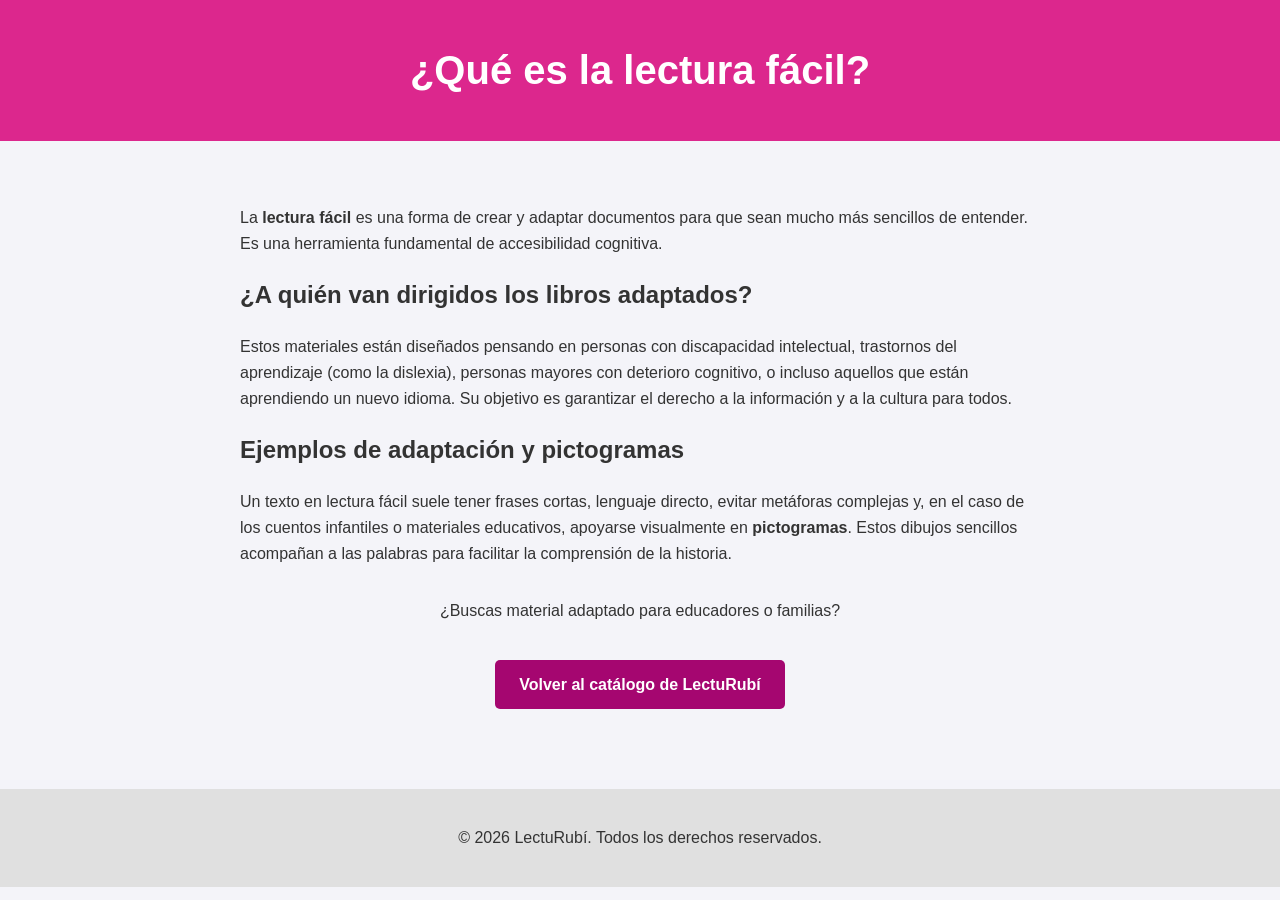
==== que-es-lectura-facil.html @ d4a72708 "Añadidas optimizaciones SEO On-Page, mapa local y página long tail" ====
<!DOCTYPE html>
<html lang="es">
<head>
    <meta charset="UTF-8">
    <meta name="viewport" content="width=device-width, initial-scale=1.0">
    
    <!-- Cola Larga respondemos a la pregunta exacta del usuario -->
    <title>¿Qué es la Lectura Fácil y para qué sirve? | LectuRubí</title>
    
    <!-- 2. META DESCRIPCION-->
    <meta name="description" content="Descubre qué es la lectura fácil, sus beneficios y ejemplos de cómo los textos adaptados y pictogramas ayudan a personas con dificultades de comprensión.">
    
    <style>
        body { font-family: 'Segoe UI', Tahoma, Geneva, Verdana, sans-serif; margin: 0; padding: 0; background-color: #f4f4f9; color: #333; }
        header { background-color: #dc278d; color: white; padding: 3rem 0; text-align: center; }
        header h1 { margin: 0; font-size: 2.5rem; }
        main { padding: 3rem 2rem; max-width: 800px; margin: 0 auto; text-align: left; line-height: 1.6; }
        .btn { display: inline-block; padding: 12px 24px; background-color: #a50670; color: white; text-decoration: none; border-radius: 5px; margin-top: 20px; font-weight: bold; text-align: center; }
        .btn:hover { background-color: #f03c9c; }
        .center-btn { text-align: center; margin-top: 2rem; }
        footer { text-align: center; padding: 1.5rem 0; background-color: #e0e0e0; margin-top: 2rem; }
    </style>
</head>
<body>
    <header>
        <!--  H1-->
        <h1>¿Qué es la lectura fácil?</h1>
    </header>
    
    <main>
        <!--  PARRAFO INTRODUCTORIO-->
        <p>La <strong>lectura fácil</strong> es una forma de crear y adaptar documentos para que sean mucho más sencillos de entender. Es una herramienta fundamental de accesibilidad cognitiva.</p>

        <!--  H2  -->
        <h2>¿A quién van dirigidos los libros adaptados?</h2>
        <p>Estos materiales están diseñados pensando en personas con discapacidad intelectual, trastornos del aprendizaje (como la dislexia), personas mayores con deterioro cognitivo, o incluso aquellos que están aprendiendo un nuevo idioma. Su objetivo es garantizar el derecho a la información y a la cultura para todos.</p>

        <h2>Ejemplos de adaptación y pictogramas</h2>
        <p>Un texto en lectura fácil suele tener frases cortas, lenguaje directo, evitar metáforas complejas y, en el caso de los cuentos infantiles o materiales educativos, apoyarse visualmente en <strong>pictogramas</strong>. Estos dibujos sencillos acompañan a las palabras para facilitar la comprensión de la historia.</p>

        <!--  ENLAZADO INTERNO para volver a la pagina principal -->
        <div class="center-btn">
            <p>¿Buscas material adaptado para educadores o familias?</p>
            <a href="index.html" class="btn">Volver al catálogo de LectuRubí</a>
        </div>
    </main>
    
    <footer>
        <p>&copy; 2026 LectuRubí. Todos los derechos reservados.</p>
    </footer>
</body>
</html>
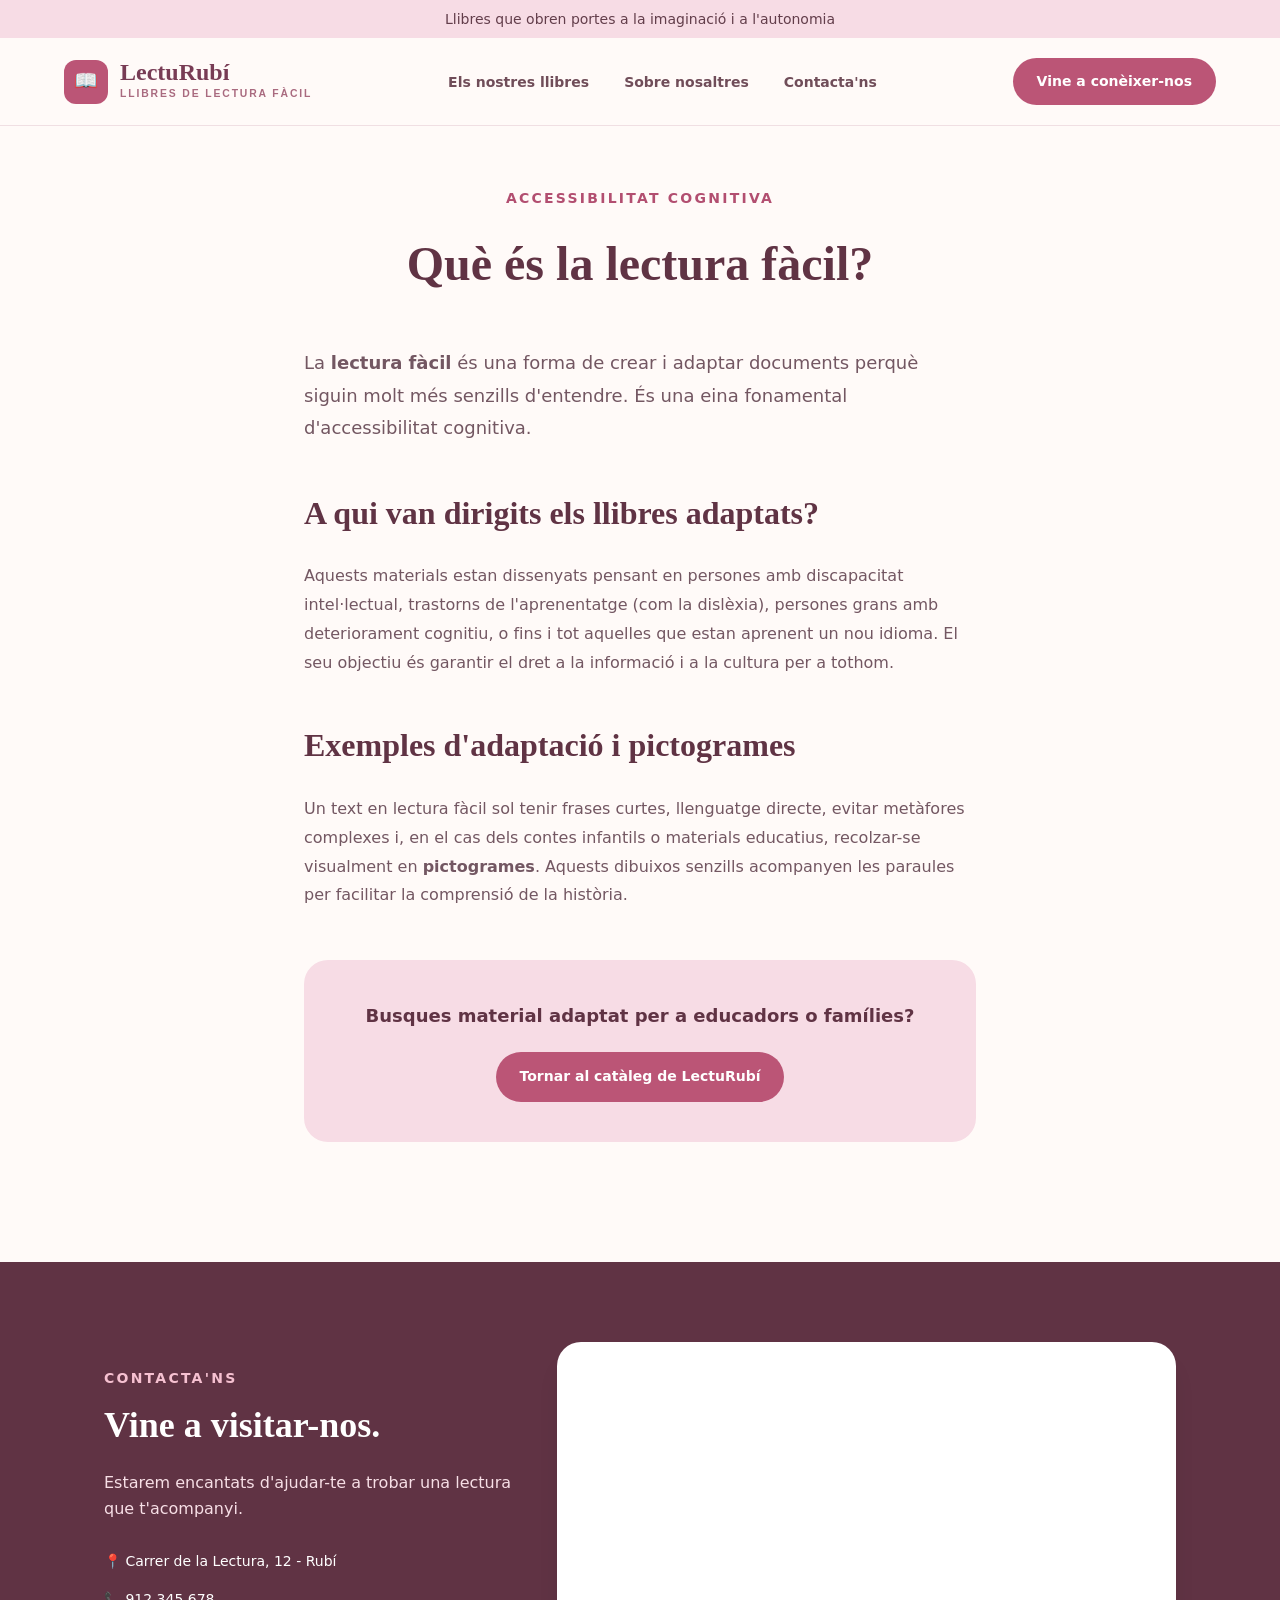
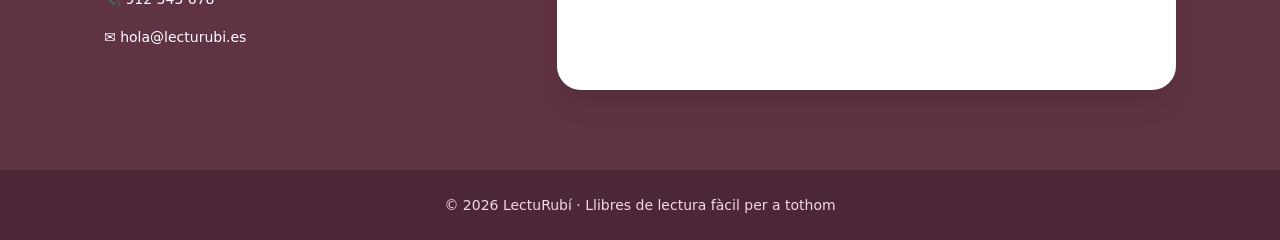
==== commit be7e29b2: "modificaciones en el diseño y agregando imagenes" ====
--- a/que-es-lectura-facil.html
+++ b/que-es-lectura-facil.html
@@ -1,52 +1,94 @@
 <!DOCTYPE html>
-<html lang="es">
+<html lang="ca">
 <head>
+    <!-- Configuración básica del documento -->
     <meta charset="UTF-8">
     <meta name="viewport" content="width=device-width, initial-scale=1.0">
-    
-    <!-- Cola Larga respondemos a la pregunta exacta del usuario -->
-    <title>¿Qué es la Lectura Fácil y para qué sirve? | LectuRubí</title>
-    
-    <!-- 2. META DESCRIPCION-->
-    <meta name="description" content="Descubre qué es la lectura fácil, sus beneficios y ejemplos de cómo los textos adaptados y pictogramas ayudan a personas con dificultades de comprensión.">
-    
-    <style>
-        body { font-family: 'Segoe UI', Tahoma, Geneva, Verdana, sans-serif; margin: 0; padding: 0; background-color: #f4f4f9; color: #333; }
-        header { background-color: #dc278d; color: white; padding: 3rem 0; text-align: center; }
-        header h1 { margin: 0; font-size: 2.5rem; }
-        main { padding: 3rem 2rem; max-width: 800px; margin: 0 auto; text-align: left; line-height: 1.6; }
-        .btn { display: inline-block; padding: 12px 24px; background-color: #a50670; color: white; text-decoration: none; border-radius: 5px; margin-top: 20px; font-weight: bold; text-align: center; }
-        .btn:hover { background-color: #f03c9c; }
-        .center-btn { text-align: center; margin-top: 2rem; }
-        footer { text-align: center; padding: 1.5rem 0; background-color: #e0e0e0; margin-top: 2rem; }
-    </style>
+    <title>Què és la lectura fàcil? - LectuRubí</title>
+    <!-- Vincula la misma hoja de estilos de la página principal -->
+    <link rel="stylesheet" href="style.css">
 </head>
 <body>
+
+    <!-- Barra superior de aviso -->
+    <div class="top-bar">
+        Llibres que obren portes a la imaginació i a l'autonomia
+    </div>
+
+    <!-- Navegación principal -->
     <header>
-        <!--  H1-->
-        <h1>¿Qué es la lectura fácil?</h1>
+        <div class="logo">
+            <div class="logo-icon">📖</div>
+            <div>
+                <div class="logo-text">LectuRubí</div>
+                <div class="logo-sub">Llibres de lectura fàcil</div>
+            </div>
+        </div>
+        <nav>
+            <!-- Estos enlaces ahora apuntan a index.html para volver a la portada -->
+            <a href="index.html#llibres">Els nostres llibres</a>
+            <a href="index.html#nosaltres">Sobre nosaltres</a>
+            <a href="index.html#contacte">Contacta'ns</a>
+        </nav>
+        <a href="index.html#contacte" class="btn-primary">Vine a conèixer-nos</a>
     </header>
-    
-    <main>
-        <!--  PARRAFO INTRODUCTORIO-->
-        <p>La <strong>lectura fácil</strong> es una forma de crear y adaptar documentos para que sean mucho más sencillos de entender. Es una herramienta fundamental de accesibilidad cognitiva.</p>
 
-        <!--  H2  -->
-        <h2>¿A quién van dirigidos los libros adaptados?</h2>
-        <p>Estos materiales están diseñados pensando en personas con discapacidad intelectual, trastornos del aprendizaje (como la dislexia), personas mayores con deterioro cognitivo, o incluso aquellos que están aprendiendo un nuevo idioma. Su objetivo es garantizar el derecho a la información y a la cultura para todos.</p>
+    <!-- Contenedor principal del artículo estilo blog -->
+    <main style="padding: 60px 5%; max-width: 800px; margin: 0 auto; line-height: 1.8;">
+        
+        <!-- Encabezado del artículo -->
+        <p class="section-subtitle" style="text-align: center; margin-bottom: 10px;">Accessibilitat Cognitiva</p>
+        <h1 style="text-align: center; font-size: 3rem; margin-bottom: 40px; color: var(--text-primary);">Què és la lectura fàcil?</h1>
 
-        <h2>Ejemplos de adaptación y pictogramas</h2>
-        <p>Un texto en lectura fácil suele tener frases cortas, lenguaje directo, evitar metáforas complejas y, en el caso de los cuentos infantiles o materiales educativos, apoyarse visualmente en <strong>pictogramas</strong>. Estos dibujos sencillos acompañan a las palabras para facilitar la comprensión de la historia.</p>
+        <p style="font-size: 1.125rem; margin-bottom: 30px; color: var(--text-dark);">
+            La <strong>lectura fàcil</strong> és una forma de crear i adaptar documents perquè siguin molt més senzills d'entendre. És una eina fonamental d'accessibilitat cognitiva.
+        </p>
 
-        <!--  ENLAZADO INTERNO para volver a la pagina principal -->
-        <div class="center-btn">
-            <p>¿Buscas material adaptado para educadores o familias?</p>
-            <a href="index.html" class="btn">Volver al catálogo de LectuRubí</a>
+        <!-- Sección 1 -->
+        <h2 style="font-size: 2rem; margin-top: 40px; margin-bottom: 20px;">A qui van dirigits els llibres adaptats?</h2>
+        <p style="margin-bottom: 20px;">
+            Aquests materials estan dissenyats pensant en persones amb discapacitat intel·lectual, trastorns de l'aprenentatge (com la dislèxia), persones grans amb deteriorament cognitiu, o fins i tot aquelles que estan aprenent un nou idioma. El seu objectiu és garantir el dret a la informació i a la cultura per a tothom.
+        </p>
+
+        <!-- Sección 2 -->
+        <h2 style="font-size: 2rem; margin-top: 40px; margin-bottom: 20px;">Exemples d'adaptació i pictogrames</h2>
+        <p style="margin-bottom: 40px;">
+            Un text en lectura fàcil sol tenir frases curtes, llenguatge directe, evitar metàfores complexes i, en el cas dels contes infantils o materials educatius, recolzar-se visualment en <strong>pictogrames</strong>. Aquests dibuixos senzills acompanyen les paraules per facilitar la comprensió de la història.
+        </p>
+
+        <!-- Caja de llamada a la acción (Call to Action) -->
+        <div style="background-color: var(--topbar-bg); padding: 40px; border-radius: 1.5rem; text-align: center; margin-top: 50px;">
+            <p style="font-size: 1.125rem; font-weight: bold; color: var(--text-primary); margin-bottom: 20px;">
+                Busques material adaptat per a educadors o famílies?
+            </p>
+            <!-- Botón para regresar al catálogo principal -->
+            <a href="index.html#llibres" class="btn-primary">Tornar al catàleg de LectuRubí</a>
         </div>
+        
     </main>
-    
-    <footer>
-        <p>&copy; 2026 LectuRubí. Todos los derechos reservados.</p>
+
+    <!-- Sección final y mapa de contacto (Idéntico a la portada) -->
+    <footer id="contacte" class="contact-section" style="margin-top: 60px;">
+        <div class="footer-content">
+            <div class="footer-info">
+                <p class="section-subtitle text-light-pink">Contacta'ns</p>
+                <h2>Vine a visitar-nos.</h2>
+                <p class="footer-desc">Estarem encantats d'ajudar-te a trobar una lectura que t'acompanyi.</p>
+                
+                <div class="contact-details">
+                    <p>📍 Carrer de la Lectura, 12 - Rubí</p>
+                    <p>📞 912 345 678</p>
+                    <p>✉️ hola@lecturubi.es</p>
+                </div>
+            </div>
+            <div class="footer-map">
+                <iframe src="https://www.google.com/maps/embed?pb=!1m18!1m12!1m3!1d2989.3787723926834!2d2.02989107659556!3d41.48833489025091!2m3!1f0!2f0!3f0!3m2!1i1024!2i768!4f13.1!3m3!1m2!1s0x12a492d536c97a87%3A0x6b84ba0b5220c3a2!2sRub%C3%AD%2C%20Barcelona!5e0!3m2!1ses!2ses!4v1700000000000!5m2!1ses!2ses" width="100%" height="100%" style="border:0;" allowfullscreen="" loading="lazy" referrerpolicy="no-referrer-when-downgrade"></iframe>
+            </div>
+        </div>
+        <div class="copyright">
+            <p>© 2026 LectuRubí · Llibres de lectura fàcil per a tothom</p>
+        </div>
     </footer>
+
 </body>
 </html>
--- a/style.css
+++ b/style.css
@@ -0,0 +1,214 @@
+/* Paleta de colores  */
+:root {
+    --bg-main: #fffaf8;
+    --text-primary: #603344;
+    --text-secondary: #735762;
+    --accent: #bb5576;
+    --accent-hover: #9e4163;
+    --topbar-bg: #f7dce5;
+    --topbar-text: #633e4b;
+    --card-pink: #f9dce6;
+    --card-yellow: #f7e5bd;
+    --card-green: #dce9e1;
+    --footer-bg: #603344;
+    --copyright-bg: #4b2738;
+}
+
+/* Reseteo general y desplazamiento suave para los enlaces internos */
+* {
+    box-sizing: border-box;
+    margin: 0;
+    padding: 0;
+    font-family: 'Segoe UI', system-ui, -apple-system, sans-serif;
+}
+
+html {
+    scroll-behavior: smooth;
+}
+
+body {
+    background-color: var(--bg-main);
+    color: var(--text-secondary);
+    line-height: 1.6;
+    overflow-x: hidden;
+}
+
+/* Tipografía de encabezados */
+h1, h2, h3, h4, .logo-text, .highlight {
+    font-family: 'Georgia', serif;
+    color: var(--text-primary);
+}
+
+.highlight {
+    color: var(--accent);
+}
+
+/* Barra superior */
+.top-bar {
+    background-color: var(--topbar-bg);
+    color: var(--topbar-text);
+    text-align: center;
+    padding: 8px 16px;
+    font-size: 0.875rem;
+    font-weight: 500;
+}
+
+/* Cabecera  (Sticky Header) */
+header {
+    position: sticky;
+    top: 0;
+    z-index: 20;
+    background-color: rgba(255, 250, 248, 0.95);
+    backdrop-filter: blur(8px);
+    display: flex;
+    justify-content: space-between;
+    align-items: center;
+    padding: 20px 5%;
+    border-bottom: 1px solid #f0dfe3;
+}
+
+.logo { display: flex; align-items: center; gap: 12px; }
+.logo-icon {
+    background-color: var(--accent);
+    color: white;
+    width: 44px; height: 44px;
+    display: flex; align-items: center; justify-content: center;
+    border-radius: 12px;
+    font-size: 1.2rem;
+}
+.logo-text { font-size: 1.5rem; font-weight: bold; line-height: 1; color: #783c55; }
+.logo-sub {
+    font-family: sans-serif; font-size: 0.65rem;
+    color: #a96a7f; font-weight: 600;
+    letter-spacing: 0.18em; text-transform: uppercase;
+    margin-top: 2px;
+}
+
+/* Enlaces de navegación */
+nav a {
+    text-decoration: none; color: #704d59;
+    margin: 0 15px; font-weight: 600; font-size: 0.875rem;
+    transition: color 0.3s;
+}
+nav a:hover { color: var(--accent); }
+
+/* Botones */
+.btn-primary {
+    background-color: var(--accent); color: white;
+    padding: 12px 24px; border-radius: 30px;
+    text-decoration: none; font-weight: bold; font-size: 0.875rem;
+    transition: background-color 0.3s, transform 0.2s;
+    display: inline-block;
+}
+.btn-primary:hover { background-color: var(--accent-hover); transform: translateY(-2px); }
+.btn-primary.shadow { box-shadow: 0 4px 14px rgba(187, 85, 118, 0.2); }
+
+.btn-outline {
+    border: 2px solid #e9c5d1; background: white; color: #8c4a63;
+    padding: 10px 24px; border-radius: 30px;
+    text-decoration: none; font-weight: bold; font-size: 0.875rem;
+    transition: border-color 0.3s; display: inline-block;
+}
+.btn-outline:hover { border-color: var(--accent); }
+
+/* Sección Hero */
+.hero {
+    display: grid; grid-template-columns: 1fr 1fr;
+    gap: 40px; padding: 60px 5% 80px; align-items: center;
+    max-width: 1200px; margin: 0 auto;
+}
+.badge {
+    background-color: #f8e5eb; color: #9b4766;
+    padding: 8px 16px; border-radius: 20px; font-size: 0.875rem;
+    font-weight: 600; display: inline-flex; align-items: center; gap: 8px;
+    margin-bottom: 24px;
+}
+.hero h1 { font-size: 3.5rem; line-height: 1.05; margin-bottom: 24px; }
+.hero p { font-size: 1.125rem; margin-bottom: 32px; max-width: 90%; }
+.hero-buttons { display: flex; gap: 16px; margin-bottom: 40px; flex-wrap: wrap; }
+.features { display: flex; gap: 24px; color: #795964; font-weight: 600; font-size: 0.875rem; }
+
+/* Imagen Hero y tarjeta flotante */
+.hero-image { position: relative; width: 100%; max-width: 520px; margin: 0 auto; }
+.image-wrapper {
+    border-radius: 2rem; border: 8px solid white;
+    background-color: #f3d6df; overflow: hidden;
+    box-shadow: 0 25px 50px -12px rgba(168, 93, 117, 0.15);
+}
+.main-img { width: 100%; height: auto; display: block; aspect-ratio: 4/3; object-fit: cover; }
+.floating-card {
+    position: absolute; bottom: -20px; left: -20px; background: white;
+    padding: 12px 16px; border-radius: 1rem; box-shadow: 0 10px 15px -3px rgba(0,0,0,0.1);
+    display: flex; align-items: center; gap: 12px;
+}
+.text-small { font-size: 0.8rem; color: #96727e; font-weight: normal; }
+
+/* Sección Catálogo (Libros) */
+.selection { background-color: #fdf0f3; padding: 80px 5%; }
+.selection > div { max-width: 1200px; margin: 0 auto; }
+.section-header { display: flex; justify-content: space-between; align-items: flex-end; margin-bottom: 40px; flex-wrap: wrap; gap: 16px; }
+.section-subtitle {
+    color: #b24e70; font-weight: bold; font-size: 0.875rem;
+    letter-spacing: 0.16em; text-transform: uppercase; margin-bottom: 8px;
+}
+.selection h2 { font-size: 2.25rem; }
+.section-desc { max-width: 300px; }
+
+.cards-grid { display: grid; grid-template-columns: repeat(3, 1fr); gap: 20px; max-width: 1200px; margin: 0 auto; }
+.book-card { background: white; border-radius: 1.5rem; border: 1px solid white; padding: 24px; box-shadow: 0 1px 2px rgba(0,0,0,0.05); transition: transform 0.2s, box-shadow 0.2s; }
+.book-card:hover { transform: translateY(-4px); box-shadow: 0 10px 15px -3px rgba(0,0,0,0.1); }
+.card-icon-box {
+    width: 100%; height: 176px; border-radius: 1rem; margin-bottom: 24px;
+    display: flex; align-items: center; justify-content: center; font-size: 4.5rem;
+}
+.bg-pink { background-color: var(--card-pink); }
+.bg-yellow { background-color: var(--card-yellow); }
+.bg-green { background-color: var(--card-green); }
+
+.card-tag { font-size: 0.75rem; color: #b24e70; font-weight: bold; text-transform: uppercase; letter-spacing: 0.05em; margin-bottom: 8px; }
+.book-card h3 { font-size: 1.5rem; margin-bottom: 12px; }
+.book-card p { font-size: 0.875rem; margin-bottom: 20px; }
+.link-more { color: #a34465; text-decoration: underline; text-underline-offset: 4px; text-decoration-color: #efb8c9; font-weight: bold; }
+
+/* Sección Nosotros (Blog) */
+.about {
+    display: grid; grid-template-columns: 1fr 1fr; gap: 48px;
+    padding: 112px 5%; max-width: 1200px; margin: 0 auto; align-items: center;
+}
+.about h2 { font-size: 2.25rem; margin-bottom: 20px; line-height: 1.2; }
+.about-cards { display: grid; grid-template-columns: 1fr 1fr; gap: 16px; }
+.info-card { padding: 24px; border-radius: 1.5rem; }
+.bg-pink-light { background-color: #f8e5eb; }
+.bg-yellow-light { background-color: #f8efd9; }
+.info-icon { font-size: 1.5rem; margin-bottom: 20px; }
+.text-accent { color: #a34465; }
+.text-brown { color: #9b6a2e; }
+.info-card h4 { font-size: 1rem; margin-bottom: 8px; }
+.info-card p { font-size: 0.875rem; }
+
+/* Contacto y Pie de página */
+.contact-section { background-color: var(--footer-bg); color: white; }
+.footer-content {
+    display: grid; grid-template-columns: 0.8fr 1.2fr; gap: 40px;
+    padding: 80px 5%; max-width: 1200px; margin: 0 auto; align-items: center;
+}
+.text-light-pink { color: #f6c1d1; }
+.contact-section h2 { color: white; font-size: 2.25rem; margin-bottom: 16px; }
+.footer-desc { color: #f7dfe6; margin-bottom: 28px; }
+.contact-details p { margin-bottom: 16px; font-size: 0.875rem; display: flex; align-items: center; gap: 12px; }
+
+.footer-map {
+    border-radius: 1.5rem; border: 4px solid rgba(255,255,255,0.2);
+    overflow: hidden; background: white; box-shadow: 0 20px 25px -5px rgba(0,0,0,0.1);
+}
+.footer-map iframe { height: 340px; display: block; }
+.copyright { background-color: var(--copyright-bg); text-align: center; padding: 24px 5%; font-size: 0.875rem; color: #f4d9e1; }
+
+/* Ajustes para móviles */
+@media (max-width: 900px) {
+    .hero, .about, .footer-content { grid-template-columns: 1fr; text-align: left; }
+    .hero h1 { font-size: 2.5rem; }
+    nav { display: none; }
+    .cards-grid { grid-template-columns: 1fr; }
+    .about-cards { grid-template-columns: 1fr; }
+}
